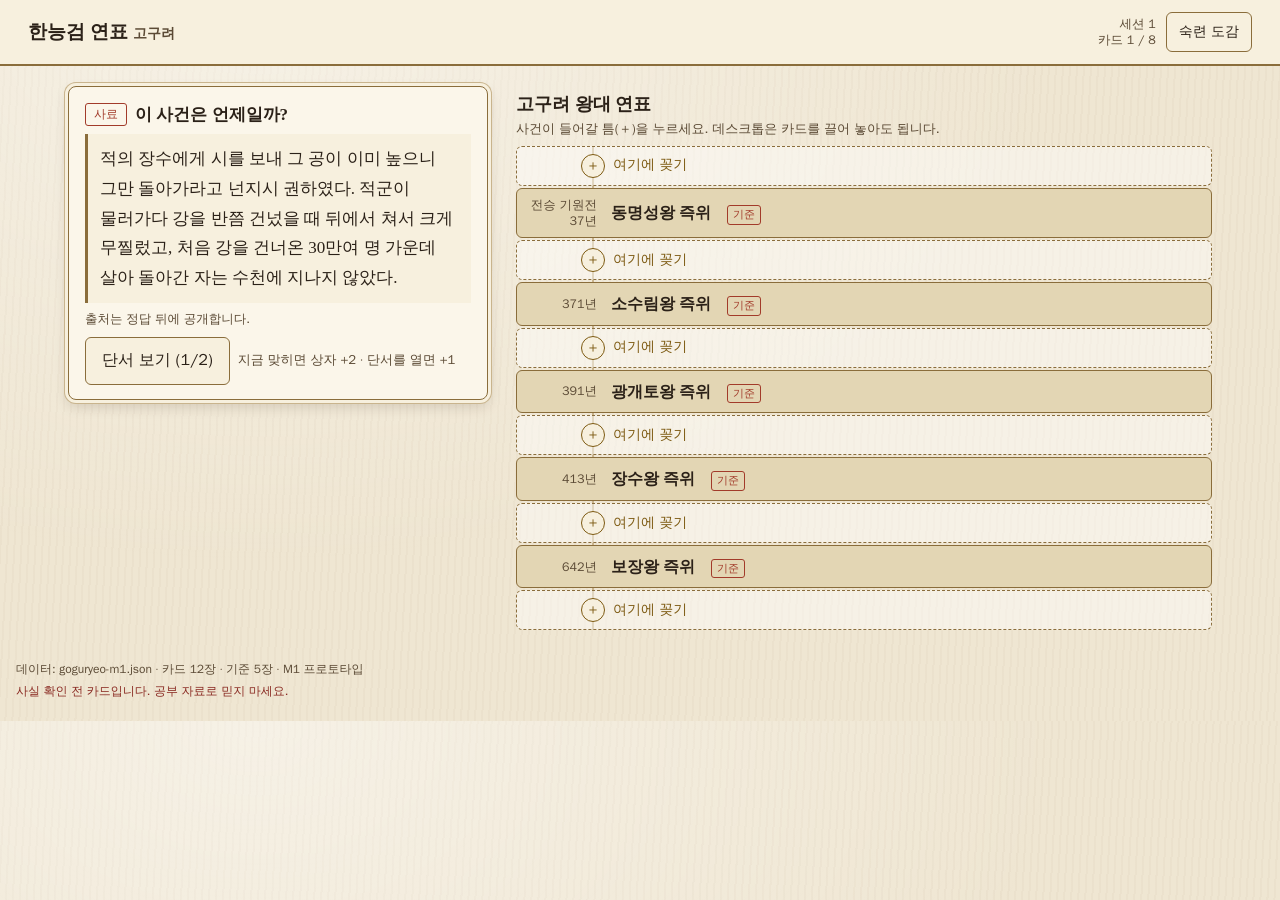
==== prototypes/m1-timeline/index.html @ 9ea521d2 "feat: connect M1 prototype to Goguryeo content draft (D58) Merge claude/integration (b9d2bb7) and lo" ====
<!-- PROTOTYPE - NOT FOR PRODUCTION (M1, decision-log D56) -->
<!doctype html>
<html lang="ko">
<head>
<meta charset="utf-8">
<meta name="viewport" content="width=device-width, initial-scale=1, viewport-fit=cover">
<title>한능검 연표 — M1 프로토타입</title>
<link rel="stylesheet" href="style.css">
</head>
<body>
<header class="top">
  <h1 class="brand">한능검 연표 <span id="nation-label" class="brand-sub"></span></h1>
  <div class="meta">
    <span id="session-no"></span>
    <span id="progress" aria-live="polite"></span>
  </div>
  <button id="btn-dogam" type="button" class="btn btn-small">숙련 도감</button>
</header>

<main class="layout">
  <section class="hand" aria-label="사료 카드">
    <article id="card" class="card" tabindex="-1"></article>
  </section>
  <section class="timeline-wrap" aria-labelledby="timeline-title">
    <h2 id="timeline-title" class="timeline-title"></h2>
    <p id="timeline-help" class="help"></p>
    <ol id="timeline" class="timeline"></ol>
  </section>
</main>

<div id="summary" class="overlay" hidden>
  <div class="sheet" role="dialog" aria-modal="true" aria-labelledby="summary-title">
    <h2 id="summary-title">세션 결과</h2>
    <div id="summary-body"></div>
    <div class="sheet-actions">
      <button id="summary-dogam" type="button" class="btn">숙련 도감</button>
      <button id="summary-next" type="button" class="btn btn-primary">다음 세션</button>
    </div>
  </div>
</div>

<div id="dogam" class="overlay" hidden>
  <div class="sheet sheet-tall" role="dialog" aria-modal="true" aria-labelledby="dogam-title">
    <div class="sheet-head">
      <h2 id="dogam-title">숙련 도감</h2>
      <button id="dogam-close" type="button" class="btn btn-small">닫기</button>
    </div>
    <p id="dogam-counts" class="dogam-counts"></p>
    <ol id="dogam-list" class="dogam-list"></ol>
    <div class="sheet-actions">
      <button id="btn-reset" type="button" class="btn btn-danger btn-small">학습 기록 초기화</button>
    </div>
  </div>
</div>

<div id="modal" class="overlay" hidden>
  <div class="sheet" role="dialog" aria-modal="true" aria-labelledby="modal-title">
    <h2 id="modal-title"></h2>
    <div id="modal-body"></div>
    <div id="modal-actions" class="sheet-actions"></div>
  </div>
</div>

<footer class="foot"><span id="data-info"></span> <strong id="data-warn" class="data-warn" role="note"></strong></footer>
<div id="drag-ghost" class="drag-ghost" hidden></div>
<div id="announcer" class="sr-only" role="status" aria-live="polite" aria-atomic="true"></div>
<script type="module" src="js/main.js"></script>
</body>
</html>
---- prototypes/m1-timeline/style.css ----
/* PROTOTYPE - NOT FOR PRODUCTION (M1, decision-log D56)
   모바일 세로(390px)부터. 색 토큰은 아트 바이블 값(D42, v0 web/style.css에서 복사). */
:root {
  --paper: #efe6d2; --paper-2: #f7f0de; --paper-3: #e3d6b4;
  --ink: #2b2118; --ink-soft: #5b4a35; --line: #8a6d3b; --line-soft: #c9b48d;
  --gold: #7d5a12; --gold-accent: #c79a2e;
  --celadon-soft: #cfe8c4; --celadon: #2e5a2a; --seal-soft: #f3c4c0; --wrong: #8a2a22;
  --select: #c0392b; --seal: #a23b2a; --indigo: #2f5d7c;
  --serif: "Noto Serif KR", "Nanum Myeongjo", "Batang", "AppleMyungjo", serif;
  --sans: "Noto Sans KR", "Apple SD Gothic Neo", "Malgun Gothic", "WenQuanYi Zen Hei", system-ui, sans-serif;
}
* { box-sizing: border-box; }
body {
  margin: 0; color: var(--ink); font-family: var(--sans); font-size: 16px; line-height: 1.6;
  background-color: var(--paper);
  background-image: radial-gradient(ellipse at 20% 0%, rgba(255,255,255,.45), transparent 55%),
    repeating-linear-gradient(93deg, rgba(120,90,50,.035) 0 2px, transparent 2px 7px);
  -webkit-text-size-adjust: 100%;
}
button { font: inherit; color: inherit; }
.btn { border: 1px solid var(--line); background: var(--paper-2); padding: 10px 16px; border-radius: 6px; cursor: pointer; min-height: 44px; }
.btn-small { padding: 6px 12px; min-height: 40px; font-size: 14px; }
.btn-primary { background: var(--seal); color: #fff8ef; border-color: #7d2a1e; }
.btn-danger { color: var(--wrong); border-color: var(--wrong); background: #fbf6ea; }
#reset-confirm { background: var(--wrong); color: #fff8ef; }
.btn[disabled] { opacity: .5; cursor: default; }
:focus-visible { outline: 3px solid var(--gold); outline-offset: 2px; }
.sr-only { position: absolute; width: 1px; height: 1px; overflow: hidden; clip: rect(0 0 0 0); white-space: nowrap; }

.top { display: flex; align-items: center; gap: 10px; padding: 10px 16px; border-bottom: 2px solid var(--line); background: var(--paper-2); position: sticky; top: 0; z-index: 5; }
.brand { font-family: var(--serif); font-size: 19px; margin: 0; flex: 1; white-space: nowrap; }
.brand-sub { font-size: 14px; color: var(--ink-soft); }
.meta { display: flex; flex-direction: column; align-items: flex-end; font-size: 12.5px; color: var(--ink-soft); line-height: 1.3; }

.layout { padding: 12px 16px 24px; display: grid; gap: 14px; }
.hand { position: sticky; top: 64px; z-index: 3; }
.card {
  background: #fbf6ea; border: 1px solid var(--line); border-radius: 8px; padding: 14px 16px;
  box-shadow: 0 0 0 3px var(--paper-2), 0 0 0 4px var(--line-soft), 0 6px 14px rgba(60,40,20,.18);
  max-height: 46vh; overflow: auto; outline: none;
}
.card.dragging { opacity: .6; }
.card-head { display: flex; align-items: center; gap: 8px; margin-bottom: 6px; }
.badge { font-size: 12px; padding: 1px 8px; border: 1px solid var(--seal); color: var(--seal); border-radius: 3px; }
.card-title { font-family: var(--serif); font-weight: 700; font-size: 17px; }
.source-text { margin: 6px 0; padding: 10px 12px; border-left: 3px solid var(--line); background: var(--paper-2); font-family: var(--serif); font-size: 17px; line-height: 1.75; word-break: keep-all; }
.source-note { margin: 0 0 8px; font-size: 12.5px; color: var(--ink-soft); }
.clues { list-style: none; padding: 0; margin: 0 0 8px; display: grid; gap: 6px; }
.clue { padding: 6px 10px; border-radius: 0 4px 4px 0; background: var(--paper-2); border-left: 3px solid var(--indigo); font-size: 15px; word-break: keep-all; }
.clue-direct { border-left-color: var(--seal); }
.clue-kind { display: inline-block; font-size: 11.5px; color: var(--ink-soft); margin-right: 6px; }
.ref-link { font: inherit; font-weight: 700; color: var(--indigo); background: none; border: 0; padding: 0; text-decoration: underline dotted; text-underline-offset: 3px; cursor: pointer; }
.clue-bar { display: flex; flex-wrap: wrap; align-items: center; gap: 8px; }
.cost { font-size: 13px; color: var(--ink-soft); }

.card-result.is-right { border-color: var(--celadon); background: #f2f8ee; }
.card-result.is-wrong { border-color: var(--wrong); background: #fbefed; }
.result-head { font-weight: 700; display: flex; gap: 8px; align-items: center; }
.is-right .result-head { color: var(--celadon); }
.is-wrong .result-head { color: var(--wrong); }
.mark { font-size: 20px; }
.result-title { font-family: var(--serif); font-size: 21px; margin: 4px 0 0; }
.result-meta, .result-source, .result-box { font-size: 14px; color: var(--ink-soft); margin: 2px 0; }
.result-box { color: var(--ink); font-weight: 700; }
.result-where { font-size: 14px; margin: 6px 0; }
.result-where s { color: var(--wrong); }
.result-exp { font-size: 15.5px; line-height: 1.7; margin: 8px 0; word-break: keep-all; }
#btn-next { width: 100%; margin-top: 6px; }

.timeline-title { font-family: var(--serif); font-size: 18px; margin: 4px 0 0; }
.help { font-size: 13px; color: var(--ink-soft); margin: 0 0 6px; min-height: 1em; }
.timeline { list-style: none; margin: 0; padding: 0; position: relative; }
.timeline::before { content: ""; position: absolute; left: 76px; top: 0; bottom: 0; border-left: 2px solid var(--line-soft); }
.row { position: relative; display: grid; grid-template-columns: 70px 1fr; gap: 14px; align-items: center; padding: 8px 10px; margin: 2px 0; border-radius: 6px; }
.row-year { font-size: 12.5px; color: var(--ink-soft); text-align: right; line-height: 1.3; word-break: keep-all; }
.row-main { display: flex; flex-wrap: wrap; align-items: baseline; gap: 4px 8px; }
.row-title { font-weight: 700; }
.row-reign { font-size: 13px; color: var(--ink-soft); }
.row-tag { font-size: 11px; color: var(--seal); border: 1px solid var(--seal); border-radius: 3px; padding: 0 5px; }
.row-tag-wrong { color: var(--wrong); border-color: var(--wrong); }
.row-anchor { background: var(--paper-3); border: 1px solid var(--line); }
.row-anchor .row-title { font-family: var(--serif); }
.row-placed { background: #fbf6ea; border: 1px solid var(--line-soft); }
.row-right { border-color: var(--celadon); }
.row-right .row-title { color: var(--celadon); }
.row-wrong { border: 1px dashed var(--wrong); }
.row-wrong .row-title { color: var(--wrong); }
.row-new { animation: pop .35s ease-out; box-shadow: 0 0 0 3px rgba(125,90,18,.35); }
.row-new.row-right { background: var(--celadon-soft); }
.row-new.row-wrong { background: var(--seal-soft); }
.row.ref-target { box-shadow: inset 0 0 0 3px var(--indigo); background: #e3ecf2; }
.gap-row { margin: 0; position: relative; z-index: 1; }
.timeline:not(.asking) .gap-plus { visibility: hidden; }
.gap {
  width: 100%; display: flex; align-items: center; gap: 8px; padding: 0 10px 0 64px; min-height: 0; height: 14px;
  border: 0; background: transparent; color: transparent; cursor: default; border-radius: 6px; overflow: hidden;
}
.timeline.asking .gap {
  height: 40px; margin: 2px 0; cursor: pointer; color: var(--gold);
  border: 1.5px dashed var(--line); background: rgba(255,255,255,.45); font-size: 14px; font-weight: 700;
}
.timeline.asking .gap:hover, .gap.over { background: #fbeec4; border-style: solid; border-color: var(--gold); }
.gap-plus { width: 24px; height: 24px; border-radius: 50%; display: grid; place-items: center; background: var(--paper-2); border: 1px solid currentColor; }
@keyframes pop { 0% { transform: scale(.96); opacity: .4; } 100% { transform: none; opacity: 1; } }

.overlay { position: fixed; inset: 0; background: rgba(43,33,24,.45); display: grid; place-items: end center; z-index: 20; padding: 0; }
.overlay[hidden] { display: none; }
.sheet { background: var(--paper); width: 100%; max-width: 560px; max-height: 92vh; overflow: auto; padding: 18px 18px calc(18px + env(safe-area-inset-bottom)); border-radius: 14px 14px 0 0; border: 2px solid var(--line); border-bottom: 0; }
.sheet h2 { font-family: var(--serif); margin: 0 0 8px; font-size: 21px; }
.sheet-head { display: flex; justify-content: space-between; align-items: center; }
.sheet-actions { display: flex; gap: 8px; justify-content: flex-end; margin-top: 14px; flex-wrap: wrap; }
.stats { display: grid; grid-template-columns: auto 1fr; gap: 4px 14px; margin: 0 0 10px; }
.stats dt { color: var(--ink-soft); }
.stats dd { margin: 0; font-weight: 700; }
.summary-list { padding-left: 18px; font-size: 14.5px; }
.ok { color: var(--celadon); font-weight: 700; }
.bad { color: var(--wrong); font-weight: 700; }
.medals { font-weight: 700; }
.dogam-counts { font-size: 14px; color: var(--ink-soft); }
.dogam-list { list-style: none; padding: 0; margin: 0; display: grid; gap: 6px; }
.dogam-row { display: flex; gap: 10px; align-items: center; padding: 8px 10px; background: #fbf6ea; border: 1px solid var(--line-soft); border-radius: 6px; }
.medal { flex: 0 0 auto; min-width: 46px; text-align: center; font-size: 13px; font-weight: 700; border-radius: 999px; padding: 2px 8px; border: 1.5px solid var(--line-soft); color: var(--ink-soft); }
.medal-gold .medal { border-color: var(--gold-accent); background: #f6e7b8; color: #5c430c; }
.medal-silver .medal { border-color: #8d8d8d; background: #ececec; color: #3f3f3f; }
.medal-bronze .medal { border-color: #a0662f; background: #f1dcc6; color: #6b3f15; }
.dogam-main { display: flex; flex-direction: column; }
.dogam-title { font-weight: 700; }
.dogam-sub { font-size: 12.5px; color: var(--ink-soft); }
.foot { padding: 8px 16px 20px; font-size: 12px; color: var(--ink-soft); }
.drag-ghost { position: fixed; z-index: 50; pointer-events: none; padding: 8px 12px; border: 1px solid var(--seal); background: #fbf6ea; border-radius: 6px; font-family: var(--serif); font-weight: 700; transform: translate(-50%, -60%) rotate(-3deg); box-shadow: 0 8px 20px rgba(40,20,0,.3); }
.drag-ghost[hidden] { display: none; }

/* 데스크톱: 왼쪽 카드(고정), 오른쪽 연표 */
@media (min-width: 900px) {
  .layout { grid-template-columns: minmax(340px, 420px) 1fr; gap: 28px; padding: 20px 28px; align-items: start; max-width: 1200px; margin: 0 auto; }
  .hand { top: 84px; }
  .card { max-height: calc(100vh - 110px); }
  .overlay { place-items: center; padding: 24px; }
  .sheet { border-radius: 10px; border-bottom: 2px solid var(--line); }
  .top { padding: 12px 28px; }
}
@media (prefers-reduced-motion: reduce) { .row-new { animation: none; } }
.data-warn { color: var(--wrong); font-weight: 700; display: block; margin-top: 2px; }
.result-note { font-size: 14px; background: var(--paper-2); border-left: 3px solid var(--gold); padding: 6px 10px; margin: 6px 0; word-break: keep-all; }
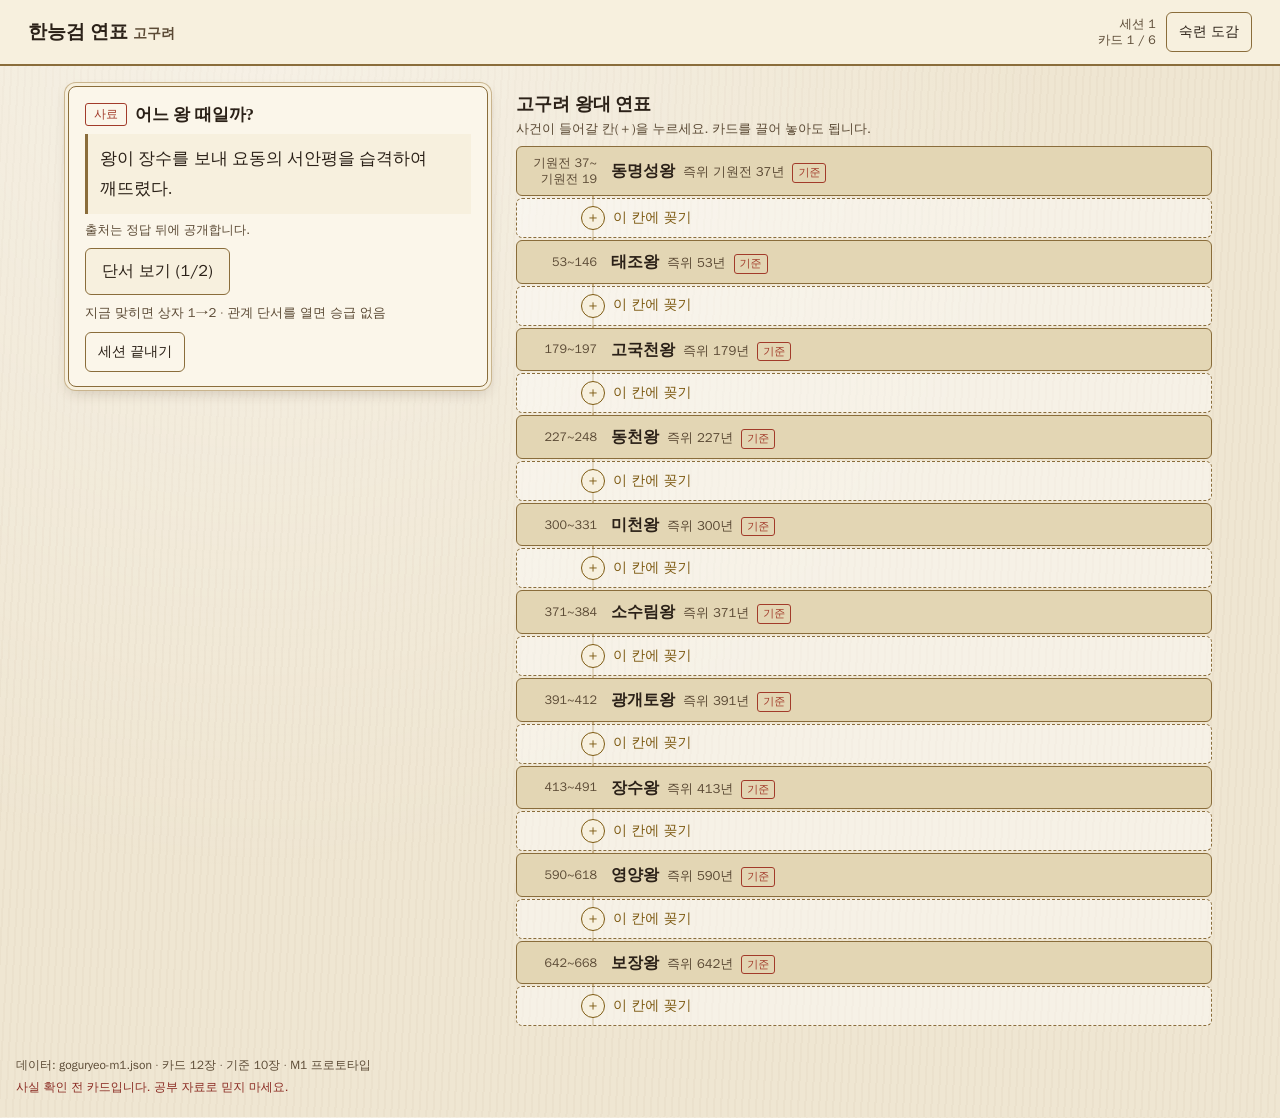
==== commit 2c2ec737: "feat: align M1 prototype with leitner-spec and schema v2 (D66) - Leitner intervals 1/2/4/7/12, box u" ====
--- a/prototypes/m1-timeline/index.html
+++ b/prototypes/m1-timeline/index.html
@@ -47,6 +47,17 @@
     </div>
     <p id="dogam-counts" class="dogam-counts"></p>
     <ol id="dogam-list" class="dogam-list"></ol>
+    <section class="note" aria-labelledby="note-title">
+      <h3 id="note-title">오답 노트 <span class="source-note">틀린 적 있고 지금 상자 2 이하</span></h3>
+      <ol id="note-list" class="note-list"></ol>
+      <button id="btn-note-practice" type="button" class="btn btn-small">오답 노트 다시 풀기(연습)</button>
+    </section>
+    <section class="note" aria-labelledby="log-title">
+      <h3 id="log-title">플레이테스트 기록</h3>
+      <label class="participant">참가자 ID <input id="participant" type="text" maxlength="20" autocomplete="off"></label>
+      <p id="log-count" class="source-note"></p>
+      <button id="btn-export" type="button" class="btn btn-small">기록 내보내기(JSONL)</button>
+    </section>
     <div class="sheet-actions">
       <button id="btn-reset" type="button" class="btn btn-danger btn-small">학습 기록 초기화</button>
     </div>
--- a/prototypes/m1-timeline/style.css
+++ b/prototypes/m1-timeline/style.css
@@ -19,7 +19,7 @@
 }
 button { font: inherit; color: inherit; }
 .btn { border: 1px solid var(--line); background: var(--paper-2); padding: 10px 16px; border-radius: 6px; cursor: pointer; min-height: 44px; }
-.btn-small { padding: 6px 12px; min-height: 40px; font-size: 14px; }
+.btn-small { white-space: nowrap; padding: 6px 12px; min-height: 40px; font-size: 14px; }
 .btn-primary { background: var(--seal); color: #fff8ef; border-color: #7d2a1e; }
 .btn-danger { color: var(--wrong); border-color: var(--wrong); background: #fbf6ea; }
 #reset-confirm { background: var(--wrong); color: #fff8ef; }
@@ -30,7 +30,7 @@
 .top { display: flex; align-items: center; gap: 10px; padding: 10px 16px; border-bottom: 2px solid var(--line); background: var(--paper-2); position: sticky; top: 0; z-index: 5; }
 .brand { font-family: var(--serif); font-size: 19px; margin: 0; flex: 1; white-space: nowrap; }
 .brand-sub { font-size: 14px; color: var(--ink-soft); }
-.meta { display: flex; flex-direction: column; align-items: flex-end; font-size: 12.5px; color: var(--ink-soft); line-height: 1.3; }
+.meta { white-space: nowrap; display: flex; flex-direction: column; align-items: flex-end; font-size: 12.5px; color: var(--ink-soft); line-height: 1.3; }
 
 .layout { padding: 12px 16px 24px; display: grid; gap: 14px; }
 .hand { position: sticky; top: 64px; z-index: 3; }
@@ -142,3 +142,22 @@
 @media (prefers-reduced-motion: reduce) { .row-new { animation: none; } }
 .data-warn { color: var(--wrong); font-weight: 700; display: block; margin-top: 2px; }
 .result-note { font-size: 14px; background: var(--paper-2); border-left: 3px solid var(--gold); padding: 6px 10px; margin: 6px 0; word-break: keep-all; }
+
+/* D61: 확인 2단계, 다시 풀기 */
+.gap-selected { background: #fbeec4 !important; border-style: solid !important; border-color: var(--gold) !important; }
+.confirm-bar { display: flex; flex-wrap: wrap; align-items: center; gap: 8px; padding: 8px 10px; margin: 2px 0 6px; border: 1.5px solid var(--gold); border-radius: 6px; background: #fff8e6; }
+.confirm-text { flex: 1 1 100%; font-size: 13.5px; color: var(--ink-soft); }
+.confirm-bar .btn { flex: 1; }
+.badge-retry { border-color: var(--indigo); color: var(--indigo); margin-left: auto; }
+
+/* D66: 오답 노트, 기록, 빈 세션 */
+.note { border-top: 1px dashed var(--line-soft); margin-top: 14px; padding-top: 10px; }
+.note h3 { font-family: var(--serif); font-size: 17px; margin: 0 0 6px; }
+.note-list { list-style: none; padding: 0; margin: 0 0 8px; display: grid; gap: 4px; font-size: 14.5px; }
+.note-list details { background: #fbf6ea; border: 1px solid var(--line-soft); border-radius: 6px; padding: 6px 10px; }
+.note-list summary { cursor: pointer; font-weight: 700; }
+.participant { display: flex; align-items: center; gap: 8px; font-size: 14px; }
+.participant input { font: inherit; padding: 6px 8px; border: 1px solid var(--line); border-radius: 4px; width: 8em; background: #fff; }
+.empty-title { font-family: var(--serif); font-weight: 700; font-size: 17px; margin: 0 0 6px; }
+.btn-quiet { background: transparent; margin-top: 8px; }
+.notice { color: var(--indigo); font-weight: 700; }
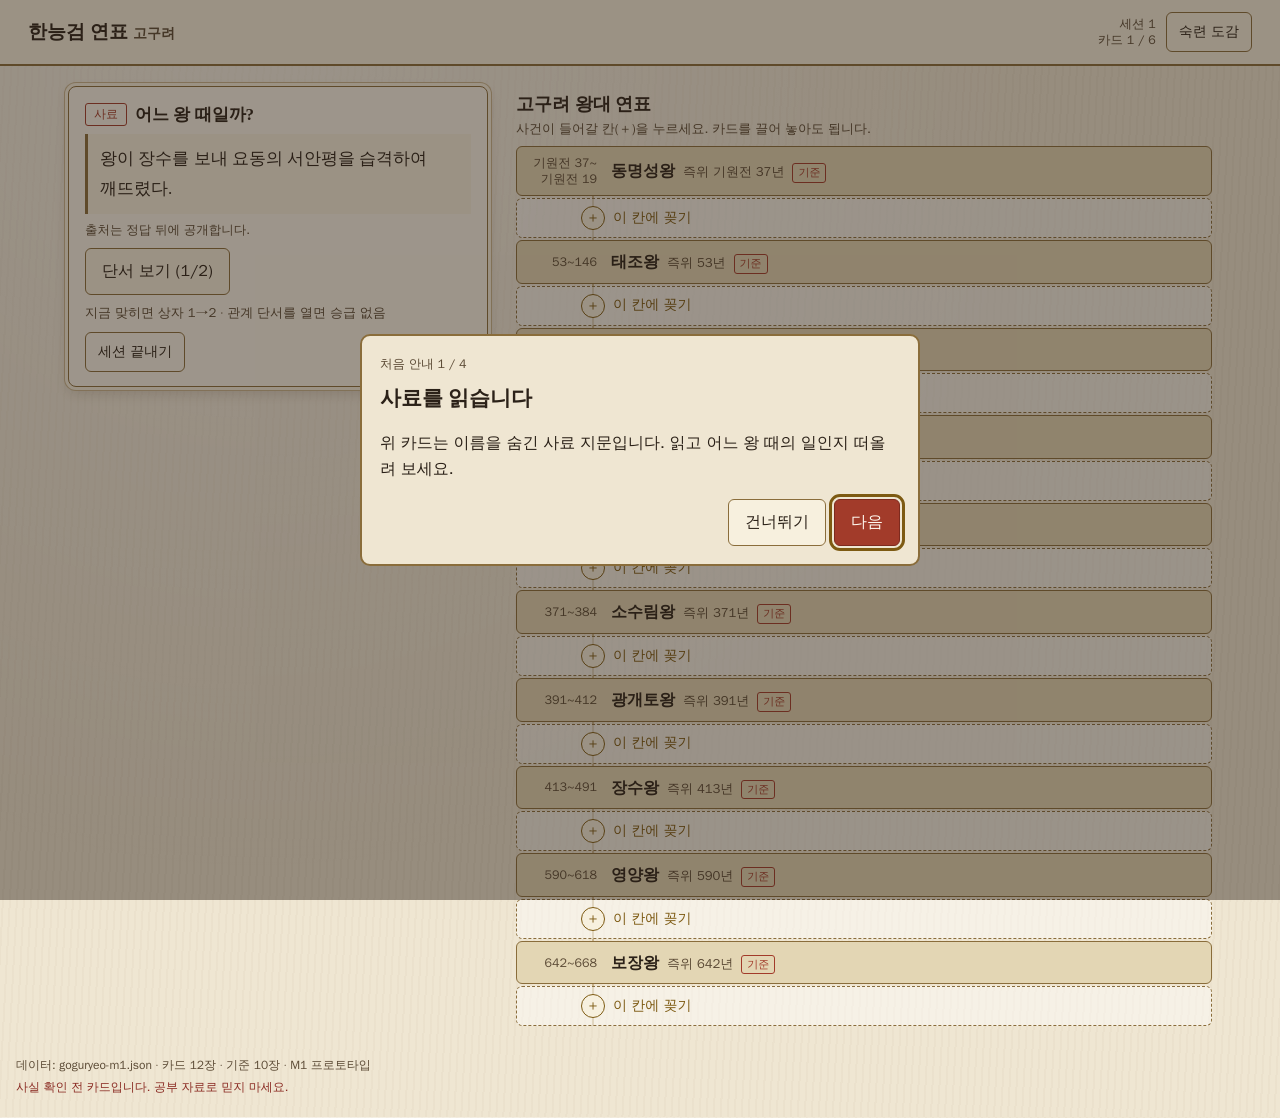
==== commit b49cbc1b: "fix: resolve M1 blocking items B1-B5, add probation and first-run intro (D75) - B1: study halves kee" ====
--- a/prototypes/m1-timeline/index.html
+++ b/prototypes/m1-timeline/index.html
@@ -59,7 +59,20 @@
       <button id="btn-export" type="button" class="btn btn-small">기록 내보내기(JSONL)</button>
     </section>
     <div class="sheet-actions">
+      <button id="btn-intro" type="button" class="btn btn-small">처음 안내 다시 보기</button>
       <button id="btn-reset" type="button" class="btn btn-danger btn-small">학습 기록 초기화</button>
+    </div>
+  </div>
+</div>
+
+<div id="intro" class="overlay" hidden>
+  <div class="sheet intro" role="dialog" aria-modal="true" aria-labelledby="intro-title" aria-describedby="intro-body">
+    <p id="intro-step" class="source-note"></p>
+    <h2 id="intro-title"></h2>
+    <p id="intro-body"></p>
+    <div class="sheet-actions">
+      <button id="intro-skip" type="button" class="btn">건너뛰기</button>
+      <button id="intro-next" type="button" class="btn btn-primary">다음</button>
     </div>
   </div>
 </div>
@@ -72,6 +85,7 @@
   </div>
 </div>
 
+<div id="confirm-dock" class="confirm-dock"></div>
 <footer class="foot"><span id="data-info"></span> <strong id="data-warn" class="data-warn" role="note"></strong></footer>
 <div id="drag-ghost" class="drag-ghost" hidden></div>
 <div id="announcer" class="sr-only" role="status" aria-live="polite" aria-atomic="true"></div>
--- a/prototypes/m1-timeline/style.css
+++ b/prototypes/m1-timeline/style.css
@@ -161,3 +161,49 @@
 .empty-title { font-family: var(--serif); font-weight: 700; font-size: 17px; margin: 0 0 6px; }
 .btn-quiet { background: transparent; margin-top: 8px; }
 .notice { color: var(--indigo); font-weight: 700; }
+
+/* 사람 테스트 모드(D72) */
+a.btn { display: inline-flex; align-items: center; justify-content: center; text-decoration: none; color: inherit; }
+a.btn-primary { color: #fff8ef; }
+.study { padding: 12px 16px 24px; display: grid; gap: 14px; max-width: 760px; margin: 0 auto; }
+.study-title { font-family: var(--serif); font-size: 21px; margin: 4px 0 0; }
+.study-box { background: #fbf6ea; border: 1px solid var(--line-soft); border-radius: 8px; padding: 12px 14px; display: grid; gap: 8px; }
+.study-box h2 { font-size: 16px; margin: 0; }
+.study-row { display: flex; flex-wrap: wrap; align-items: center; gap: 8px; }
+.study-row input { font: inherit; padding: 8px 10px; border: 1px solid var(--line); border-radius: 6px; min-height: 44px; width: 9em; background: #fff; }
+.study-known { margin: 0; display: flex; flex-wrap: wrap; gap: 6px; align-items: center; font-size: 14px; }
+.chip { border: 1px solid var(--line); border-radius: 999px; padding: 4px 12px; text-decoration: none; color: var(--ink); background: var(--paper-2); min-height: 36px; display: inline-flex; align-items: center; }
+.study-radio { display: flex; gap: 6px; align-items: center; min-height: 40px; }
+.study-stages { list-style: none; margin: 0; padding: 0; display: grid; gap: 6px; }
+.study-stage { display: grid; grid-template-columns: 1fr auto auto; gap: 8px; align-items: center; padding: 8px 10px; border: 1px solid var(--line-soft); border-radius: 6px; background: var(--paper-2); }
+.study-stage.is-next { border-color: var(--seal); border-width: 2px; }
+.study-stage.is-done { opacity: .7; }
+.study-stage-status { font-size: 13px; color: var(--ink-soft); white-space: nowrap; }
+.study-halves summary { cursor: pointer; font-size: 14px; color: var(--ink-soft); min-height: 32px; }
+.study-halves h3 { font-size: 14px; margin: 6px 0 0; }
+.study-halves ol { margin: 0; padding-left: 1.4em; font-size: 14px; }
+.study-head { display: flex; flex-wrap: wrap; gap: 10px; align-items: center; justify-content: space-between; font-size: 14px; color: var(--ink-soft); }
+.study-answer { display: grid; gap: 8px; padding: 8px 0; border-top: 1px solid var(--line-soft); }
+.study-answer textarea { font: inherit; padding: 8px 10px; border: 1px solid var(--line); border-radius: 6px; background: #fff; resize: vertical; }
+.study-label { font-size: 14px; font-weight: 600; }
+.btn-selected { background: var(--paper-3); border-width: 2px; }
+.flash-back { border-top: 1px dashed var(--line-soft); margin-top: 8px; padding-top: 8px; }
+.study .card { max-height: none; }
+[hidden] { display: none !important; }
+.kings { display: grid; grid-template-columns: repeat(2, minmax(0, 1fr)); gap: 6px; }
+@media (min-width: 700px) { .kings { grid-template-columns: repeat(5, minmax(0, 1fr)); } }
+.king { display: flex; flex-direction: column; align-items: flex-start; gap: 0; min-height: 48px; padding: 6px 10px; border: 1px solid var(--line); border-radius: 6px; background: var(--paper-2); cursor: pointer; text-align: left; line-height: 1.25; }
+.king-name { font-family: var(--serif); font-weight: 700; font-size: 16px; }
+.king-year { font-size: 12.5px; color: var(--ink-soft); }
+.king-selected { background: #fdf0c8; border: 2px solid var(--select); }
+.test-card .source-text { margin-bottom: 0; }
+/* B4: 좁은 화면에서 확정 막대는 화면 아래에 고정(위에 붙은 카드에 가리지 않게), 결과는 카드를 펼친다. */
+@media (max-width: 899px) {
+  .card { max-height: 40vh; }
+  .gap-pending { scroll-margin-bottom: 140px; }
+  .timeline.asking { padding-bottom: 120px; }
+  .has-result .hand { position: static; }
+  .has-result .card { max-height: none; }
+}
+#confirm-dock .confirm-bar { position: fixed; left: 0; right: 0; bottom: 0; z-index: 20; margin: 0; border-radius: 0; border-width: 2px 0 0; padding: 10px 16px calc(10px + env(safe-area-inset-bottom)); box-shadow: 0 -6px 14px rgba(60,40,20,.18); }
+@media (min-width: 900px) { #confirm-dock .confirm-bar { left: 50%; right: auto; width: min(560px, 100%); transform: translateX(-50%); border-width: 2px; border-radius: 10px 10px 0 0; } }
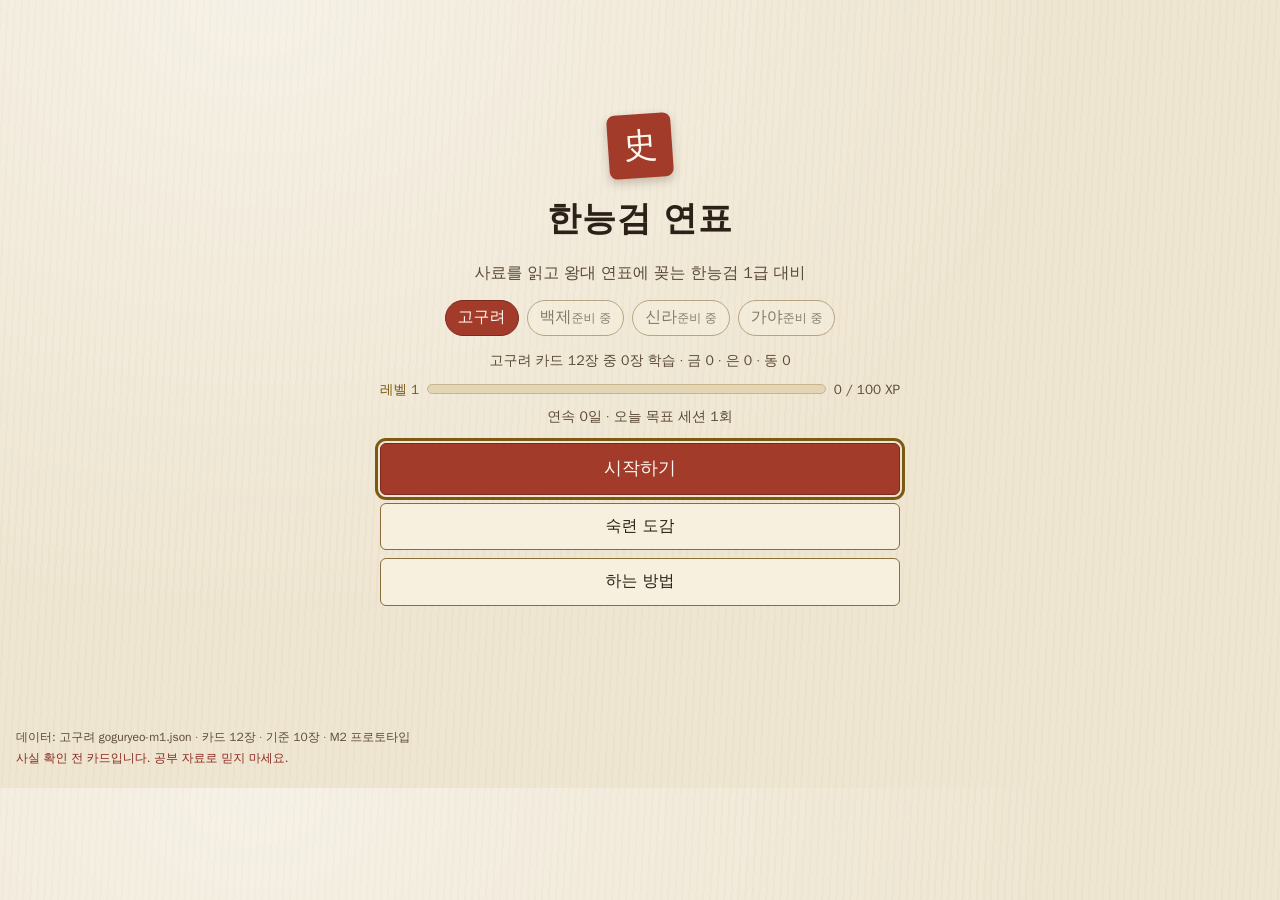
==== commit 026500b6: "feat: M2 first pass - title screen, multi-deck manifest, rewards skeleton (D82) - Title screen (norm" ====
--- a/prototypes/m1-timeline/index.html
+++ b/prototypes/m1-timeline/index.html
@@ -14,8 +14,24 @@
     <span id="session-no"></span>
     <span id="progress" aria-live="polite"></span>
   </div>
+  <button id="btn-home" type="button" class="btn btn-small" aria-label="타이틀 화면으로">처음</button>
   <button id="btn-dogam" type="button" class="btn btn-small">숙련 도감</button>
 </header>
+
+<section id="title" class="title-screen" hidden aria-labelledby="title-name">
+  <div class="title-inner">
+    <p class="title-seal" aria-hidden="true">史</p>
+    <h1 id="title-name" class="title-name">한능검 연표</h1>
+    <p class="title-tag">사료를 읽고 왕대 연표에 꽂는 한능검 1급 대비</p>
+    <div id="title-nations" class="title-nations" role="group" aria-label="나라"></div>
+    <div id="title-stats" class="title-stats"></div>
+    <div class="title-actions">
+      <button id="title-play" type="button" class="btn btn-primary title-play">시작하기</button>
+      <button id="title-dogam" type="button" class="btn">숙련 도감</button>
+      <button id="title-howto" type="button" class="btn">하는 방법</button>
+    </div>
+  </div>
+</section>
 
 <main class="layout">
   <section class="hand" aria-label="사료 카드">
--- a/prototypes/m1-timeline/style.css
+++ b/prototypes/m1-timeline/style.css
@@ -207,3 +207,39 @@
 }
 #confirm-dock .confirm-bar { position: fixed; left: 0; right: 0; bottom: 0; z-index: 20; margin: 0; border-radius: 0; border-width: 2px 0 0; padding: 10px 16px calc(10px + env(safe-area-inset-bottom)); box-shadow: 0 -6px 14px rgba(60,40,20,.18); }
 @media (min-width: 900px) { #confirm-dock .confirm-bar { left: 50%; right: auto; width: min(560px, 100%); transform: translateX(-50%); border-width: 2px; border-radius: 10px 10px 0 0; } }
+
+/* M2: 타이틀 화면, 보상(D82) */
+.on-title .top, .on-title .layout { display: none; }
+.title-screen { min-height: 80vh; display: grid; place-items: center; padding: 24px 16px; }
+.title-inner { width: min(520px, 100%); display: grid; gap: 14px; justify-items: center; text-align: center; }
+.title-seal { margin: 0; width: 64px; height: 64px; display: grid; place-items: center; font-family: var(--serif); font-size: 34px; color: #fff8ef; background: var(--seal); border-radius: 8px; transform: rotate(-4deg); box-shadow: 0 4px 10px rgba(60,40,20,.25); }
+.title-name { font-family: var(--serif); font-size: 34px; margin: 0; letter-spacing: .04em; }
+.title-tag { margin: 0; color: var(--ink-soft); }
+.title-nations { display: flex; flex-wrap: wrap; gap: 8px; justify-content: center; }
+.chip.nation { cursor: pointer; font: inherit; }
+.chip.nation[aria-pressed="true"] { background: var(--seal); color: #fff8ef; border-color: #7d2a1e; }
+.chip.nation[disabled] { opacity: .55; cursor: default; }
+.nation-soon { font-size: 12px; }
+.title-stats { width: 100%; display: grid; gap: 6px; font-size: 14px; color: var(--ink-soft); }
+.title-stats p { margin: 0; }
+.title-actions { width: 100%; display: grid; gap: 8px; }
+.title-play { font-size: 18px; min-height: 52px; }
+.level { display: grid; grid-template-columns: auto 1fr auto; gap: 8px; align-items: center; width: 100%; font-size: 13.5px; }
+.level-name { font-weight: 700; color: var(--gold); }
+.level-track { height: 10px; border-radius: 999px; background: var(--paper-3); overflow: hidden; border: 1px solid var(--line-soft); }
+.level-fill { display: block; height: 100%; background: var(--gold-accent); }
+.level-num { color: var(--ink-soft); white-space: nowrap; }
+.result-xp { margin: 4px 0; font-weight: 700; color: var(--gold); }
+.xp-parts { font-weight: 400; font-size: 13px; color: var(--ink-soft); }
+.rewards { border-top: 1px dashed var(--line-soft); margin-top: 10px; padding-top: 10px; display: grid; gap: 6px; }
+.rewards p { margin: 0; font-size: 14px; }
+.rewards-xp b { color: var(--gold); font-size: 16px; }
+.rewards-ach { color: var(--seal); font-weight: 700; }
+/* M2: 머리줄에 "처음" 버튼이 늘어 좁은 화면에서 넘치지 않게 */
+.brand { min-width: 0; overflow: hidden; text-overflow: ellipsis; }
+@media (max-width: 420px) {
+  .top { gap: 6px; padding: 10px 12px; }
+  .brand { font-size: 17px; }
+  .brand-sub { display: none; }
+  .top .btn-small { padding: 6px 9px; }
+}
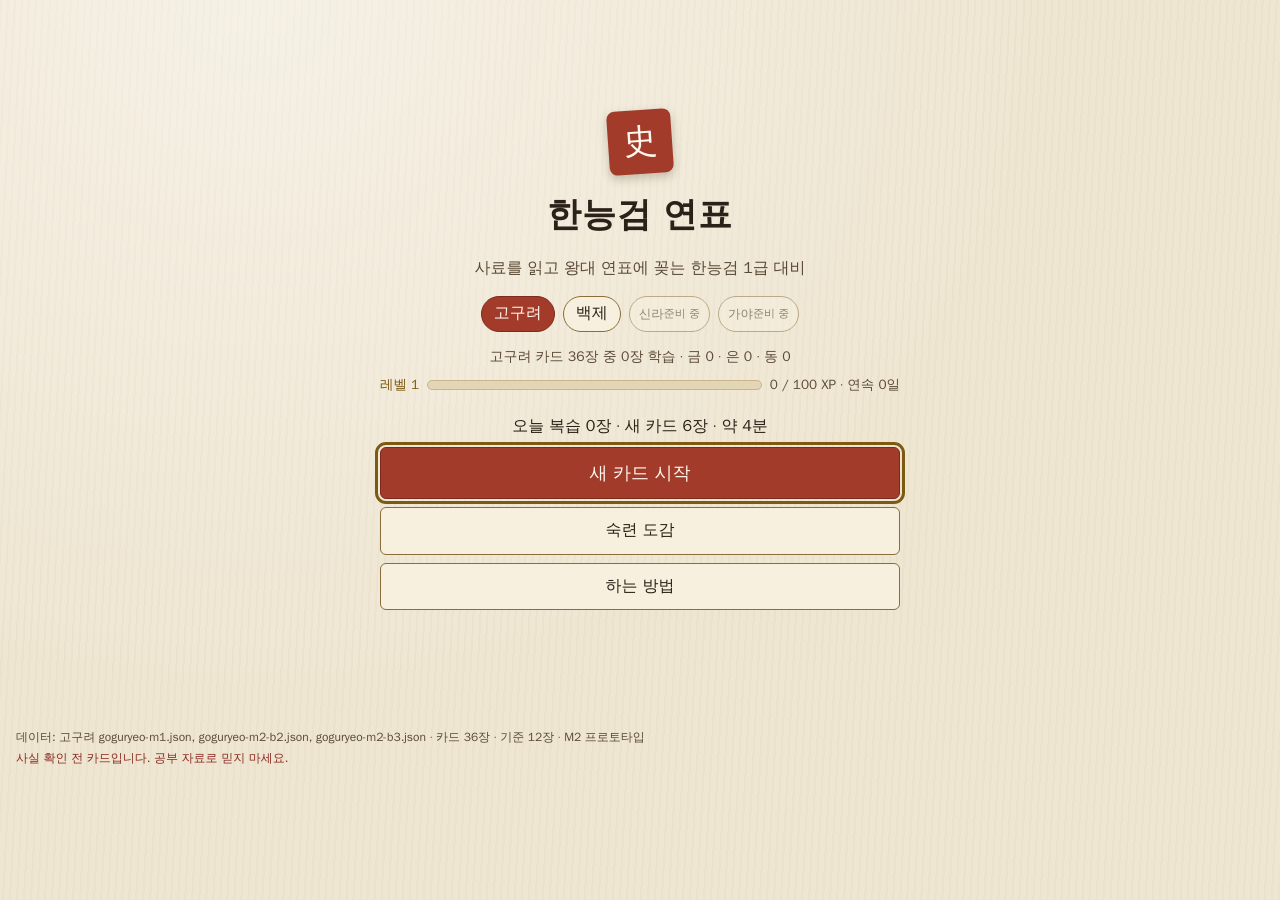
==== commit 37341480: "feat: compact timeline, title today-plan, fold mastered explanations (D93, D102) - Normal mode: one-" ====
--- a/prototypes/m1-timeline/index.html
+++ b/prototypes/m1-timeline/index.html
@@ -26,6 +26,7 @@
     <div id="title-nations" class="title-nations" role="group" aria-label="나라"></div>
     <div id="title-stats" class="title-stats"></div>
     <div class="title-actions">
+      <p id="title-today" class="title-today" aria-live="polite"></p>
       <button id="title-play" type="button" class="btn btn-primary title-play">시작하기</button>
       <button id="title-dogam" type="button" class="btn">숙련 도감</button>
       <button id="title-howto" type="button" class="btn">하는 방법</button>
--- a/prototypes/m1-timeline/style.css
+++ b/prototypes/m1-timeline/style.css
@@ -243,3 +243,32 @@
   .brand-sub { display: none; }
   .top .btn-small { padding: 6px 9px; }
 }
+/* 타이틀 아래 배경이 잘리던 것(짧은 페이지에서 body가 화면보다 짧음) */
+html { background-color: var(--paper); min-height: 100%; }
+body { min-height: 100vh; background-attachment: fixed; }
+.kings { grid-template-columns: repeat(auto-fill, minmax(150px, 1fr)); }
+@media (min-width: 700px) { .kings { grid-template-columns: repeat(auto-fill, minmax(150px, 1fr)); } }
+
+/* D93(M2 평가): 연표 칸 압축 — 앵커 한 줄(약 44px), 틈 줄 없이 앵커 경계 오른쪽에 44px "+"(= 이 왕 즉위 이후 ~ 다음 왕 즉위 이전). 테스트 모드는 M1 화면 그대로. */
+.timeline.compact { padding-bottom: 28px; }
+.timeline.compact .row { margin: 0 0 6px; }
+.timeline.compact .row-compact { grid-template-columns: 96px 1fr; gap: 10px; min-height: 44px; padding: 0 56px 0 10px; }
+.timeline.compact .row-compact .row-year { white-space: nowrap; font-size: 12px; text-align: left; }
+.timeline.compact .row-placed { padding-right: 56px; }
+.timeline.compact .gap.gap-compact {
+  position: absolute; right: 6px; bottom: -25px; z-index: 2; width: 44px; height: 44px; min-height: 44px; margin: 0; padding: 0;
+  justify-content: center; border-radius: 50%; overflow: visible;
+}
+.timeline.compact:not(.asking) .gap.gap-compact { visibility: hidden; }
+.timeline.compact.asking .gap.gap-compact { border: 1.5px dashed var(--line); background: var(--paper-2); color: var(--gold); cursor: pointer; }
+.timeline.compact.asking .gap.gap-compact:hover, .timeline.compact .gap.gap-compact.over { border-style: solid; border-color: var(--gold); background: #fbeec4; }
+.timeline.compact .gap-compact .gap-plus { width: 30px; height: 30px; font-size: 18px; }
+.timeline.compact .gap.gap-compact.gap-selected { border: 2px solid var(--gold) !important; background: #fbeec4 !important; }
+.timeline.compact .row-compact.gap-pending { box-shadow: inset 0 0 0 2px var(--gold); background: #f6e7bd; }
+.timeline.compact .gap-pending { scroll-margin-bottom: 150px; }
+/* D93: 타이틀 — 오늘 할 일을 시작 버튼 바로 위에, 레벨·XP·연속일 한 줄, "준비 중" 칩 작게 */
+.title-today { margin: 4px 0 0; font-weight: 700; color: var(--ink); text-align: center; }
+.title-stats .level { grid-template-columns: auto minmax(60px, 1fr) auto; }
+.chip.nation[disabled] { font-size: 12.5px; padding: 2px 9px; min-height: 30px; opacity: .5; }
+.chip.nation[disabled] .nation-soon { font-size: 11px; }
+.timeline.compact .row-compact .row-year { white-space: normal; word-break: keep-all; line-height: 1.25; }
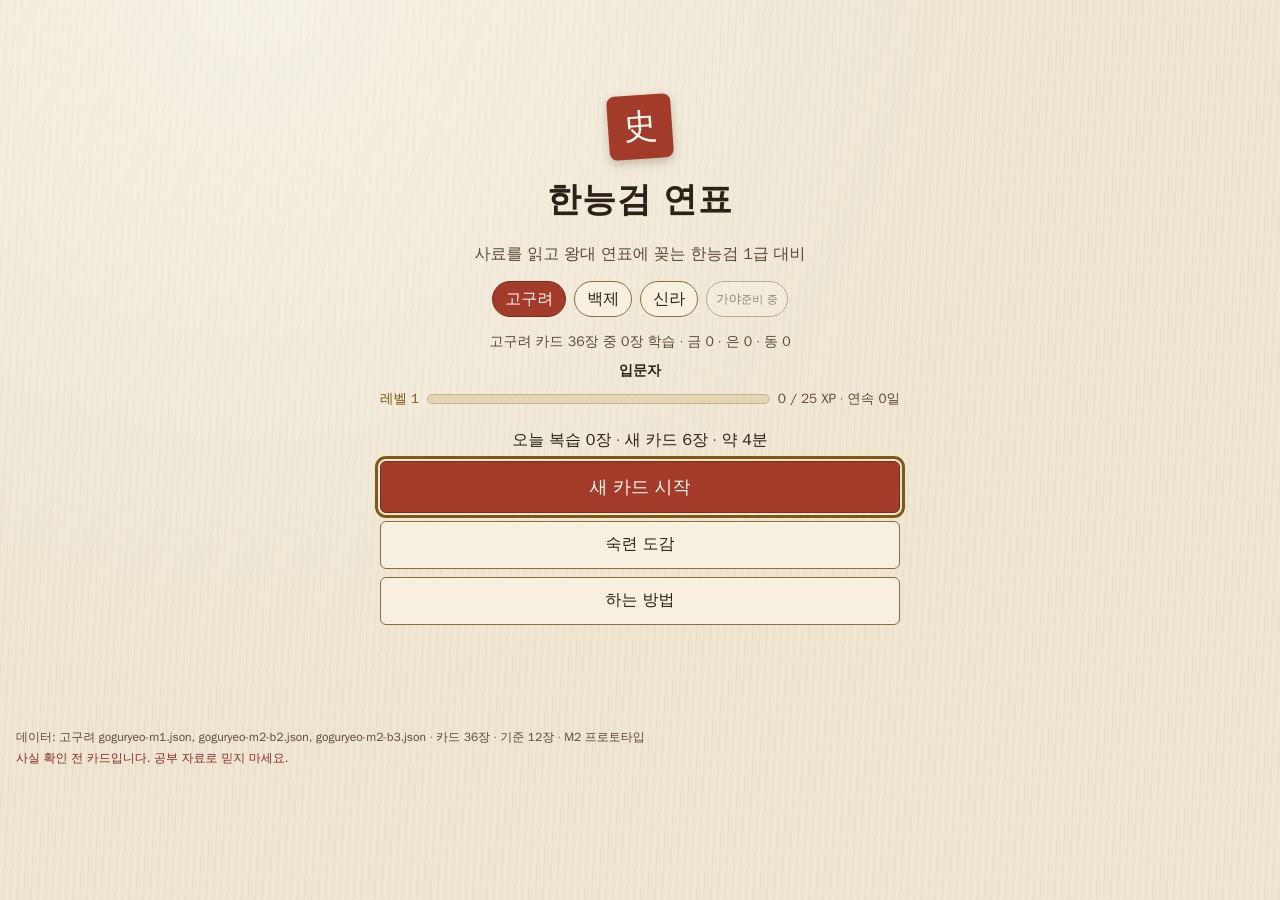
==== commit 9c438675: "feat: implement rewards spec and staged session-result screen (D103) - rewards.js per design/rewards" ====
--- a/prototypes/m1-timeline/index.html
+++ b/prototypes/m1-timeline/index.html
@@ -50,6 +50,9 @@
     <h2 id="summary-title">세션 결과</h2>
     <div id="summary-body"></div>
     <div class="sheet-actions">
+      <button id="summary-skip" type="button" class="btn" hidden>건너뛰기</button>
+      <button id="summary-step" type="button" class="btn btn-primary" hidden>계속</button>
+      <button id="summary-home" type="button" class="btn" hidden>타이틀로</button>
       <button id="summary-dogam" type="button" class="btn">숙련 도감</button>
       <button id="summary-next" type="button" class="btn btn-primary">다음 세션</button>
     </div>
--- a/prototypes/m1-timeline/style.css
+++ b/prototypes/m1-timeline/style.css
@@ -272,3 +272,18 @@
 .chip.nation[disabled] { font-size: 12.5px; padding: 2px 9px; min-height: 30px; opacity: .5; }
 .chip.nation[disabled] .nation-soon { font-size: 11px; }
 .timeline.compact .row-compact .row-year { white-space: normal; word-break: keep-all; line-height: 1.25; }
+/* D103: 세션 결과 정산(design/ux/session-result.md) */
+.stage { border-top: 1px dashed var(--line-soft); padding: 10px 0 4px; display: grid; gap: 4px; }
+.stage p { margin: 0; }
+.stage-head { border-top: 0; padding-top: 0; }
+.stage h3 { margin: 0; font-size: 15px; }
+.big-score { font-family: var(--serif); font-size: 26px; font-weight: 700; }
+.settle-list { list-style: none; margin: 0; padding: 0; display: grid; gap: 6px; }
+.settle { display: grid; grid-template-columns: 1fr auto; gap: 0 8px; font-size: 15px; }
+.settle-xp { color: var(--gold); }
+.settle-sub, .settle-hint { grid-column: 1 / -1; font-size: 13px; color: var(--ink-soft); padding-left: 10px; }
+.settle-grade { color: var(--gold); font-weight: 700; }
+.settle-total { font-weight: 700; color: var(--gold); }
+.ach b { color: var(--seal); }
+.title-honor { font-family: var(--serif); font-weight: 700; color: var(--ink); }
+#summary .sheet-actions { flex-wrap: wrap; }
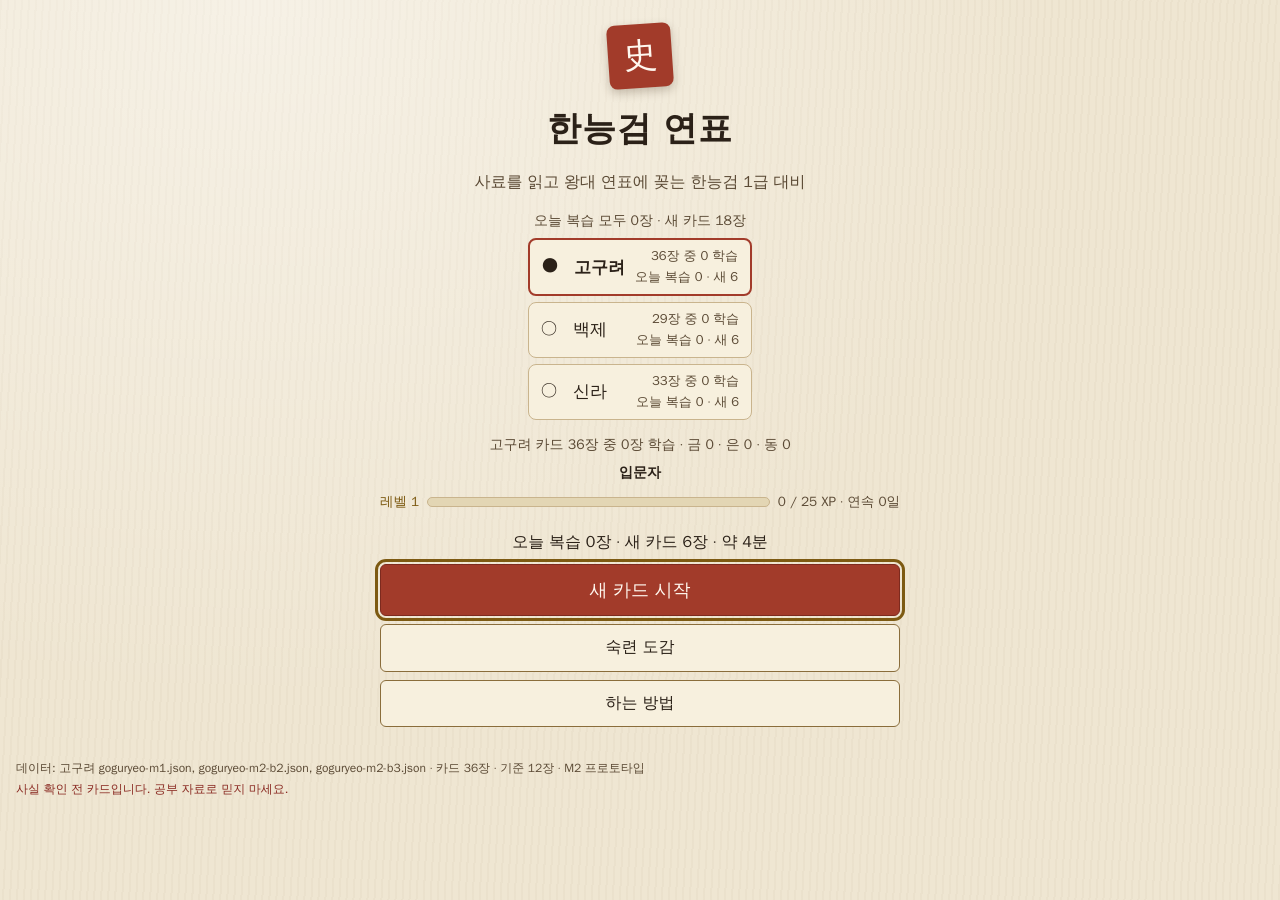
==== commit 926e3e81: "feat: dogam tabs, title nation list and switch confirmation (D104) - Dogam per design/ux/dogam.md: p" ====
--- a/prototypes/m1-timeline/index.html
+++ b/prototypes/m1-timeline/index.html
@@ -65,12 +65,33 @@
       <h2 id="dogam-title">숙련 도감</h2>
       <button id="dogam-close" type="button" class="btn btn-small">닫기</button>
     </div>
-    <p id="dogam-counts" class="dogam-counts"></p>
-    <ol id="dogam-list" class="dogam-list"></ol>
-    <section class="note" aria-labelledby="note-title">
-      <h3 id="note-title">오답 노트 <span class="source-note">틀린 적 있고 지금 상자 2 이하</span></h3>
+    <div id="dogam-profile" class="dogam-profile"></div>
+    <div id="dogam-tabs" class="tabs" role="tablist" aria-label="도감">
+      <button id="tab-cards" type="button" role="tab" class="tab" aria-controls="panel-cards" aria-selected="true">카드</button>
+      <button id="tab-ach" type="button" role="tab" class="tab" aria-controls="panel-ach" aria-selected="false" tabindex="-1">업적</button>
+      <button id="tab-titles" type="button" role="tab" class="tab" aria-controls="panel-titles" aria-selected="false" tabindex="-1">칭호</button>
+      <button id="tab-note" type="button" role="tab" class="tab" aria-controls="panel-note" aria-selected="false" tabindex="-1">오답 노트</button>
+    </div>
+    <section id="panel-cards" class="panel" role="tabpanel" aria-labelledby="tab-cards">
+      <div id="dogam-nations" class="dogam-nations" role="group" aria-label="나라"></div>
+      <p id="dogam-counts" class="dogam-counts"></p>
+      <div id="dogam-filters" class="filters" role="group" aria-label="등급으로 거르기"></div>
+      <p id="dogam-shown" class="source-note" aria-live="polite"></p>
+      <ol id="dogam-list" class="dogam-list"></ol>
+      <div id="card-detail" class="card-detail" hidden></div>
+    </section>
+    <section id="panel-ach" class="panel" role="tabpanel" aria-labelledby="tab-ach" hidden>
+      <div id="ach-filters" class="filters" role="group" aria-label="업적 거르기"></div>
+      <ul id="ach-list" class="ach-list"></ul>
+    </section>
+    <section id="panel-titles" class="panel" role="tabpanel" aria-labelledby="tab-titles" hidden>
+      <p class="source-note">칭호는 표시용이에요. 레벨이 학습 기능을 열지는 않아요.</p>
+      <ul id="title-list" class="title-list"></ul>
+    </section>
+    <section id="panel-note" class="panel note" role="tabpanel" aria-labelledby="tab-note" hidden>
+      <p class="source-note">틀린 적 있고 지금 상자 2 이하인 카드예요. 연습은 기록을 바꾸지 않아요. 진짜 복습은 세션에서 돌아와요.</p>
+      <button id="btn-note-practice" type="button" class="btn btn-small">오답 노트 연습</button>
       <ol id="note-list" class="note-list"></ol>
-      <button id="btn-note-practice" type="button" class="btn btn-small">오답 노트 다시 풀기(연습)</button>
     </section>
     <section class="note" aria-labelledby="log-title">
       <h3 id="log-title">플레이테스트 기록</h3>
--- a/prototypes/m1-timeline/style.css
+++ b/prototypes/m1-timeline/style.css
@@ -287,3 +287,37 @@
 .ach b { color: var(--seal); }
 .title-honor { font-family: var(--serif); font-weight: 700; color: var(--ink); }
 #summary .sheet-actions { flex-wrap: wrap; }
+/* D104: 도감 탭(design/ux/dogam.md) */
+.dogam-profile { display: grid; gap: 4px; margin-bottom: 8px; }
+.dogam-profile p { margin: 0; }
+.tabs { display: grid; grid-template-columns: repeat(4, 1fr); gap: 4px; border-bottom: 2px solid var(--line); margin-bottom: 10px; }
+.tab { min-height: 44px; border: 0; background: transparent; font: inherit; font-weight: 700; color: var(--ink-soft); cursor: pointer; border-bottom: 3px solid transparent; }
+.tab[aria-selected="true"] { color: var(--ink); border-bottom-color: var(--seal); }
+.panel { display: grid; gap: 8px; }
+.filters, .dogam-nations { display: flex; flex-wrap: wrap; gap: 6px; }
+.chip.filter { font: inherit; font-size: 13px; cursor: pointer; min-height: 36px; }
+.chip[aria-pressed="true"] { background: var(--seal); color: #fff8ef; border-color: #7d2a1e; }
+.dogam-king { list-style: none; }
+.king-row { width: 100%; min-height: 44px; display: flex; justify-content: space-between; align-items: center; font: inherit; font-weight: 700; background: var(--paper-3); border: 1px solid var(--line); border-radius: 6px; padding: 0 12px; cursor: pointer; }
+.king-row-prog { font-size: 13px; color: var(--ink-soft); }
+.dogam-card { width: 100%; display: grid; grid-template-columns: 72px 1fr; gap: 10px; align-items: center; text-align: left; font: inherit; background: transparent; border: 0; padding: 6px 4px; min-height: 44px; cursor: pointer; color: inherit; }
+.dogam-card[disabled] { cursor: default; color: var(--ink-soft); }
+.card-detail { border: 1px solid var(--line); border-radius: 8px; padding: 10px 12px; background: #fbf6ea; }
+.card-detail p { margin: 4px 0; }
+.ach-list, .title-list { list-style: none; margin: 0; padding: 0; display: grid; gap: 6px; }
+.ach-row { display: grid; gap: 2px; padding: 8px 10px; border: 1px solid var(--line-soft); border-radius: 6px; background: var(--paper-2); }
+.ach-got { border-color: var(--gold); background: #fbf2d6; }
+.ach-name { font-weight: 700; }
+.ach-desc, .ach-state { font-size: 13px; color: var(--ink-soft); }
+.title-row { display: flex; justify-content: space-between; align-items: center; gap: 8px; min-height: 44px; padding: 4px 10px; border: 1px solid var(--line-soft); border-radius: 6px; }
+/* D104: 타이틀 나라 목록(활성 3개 이상, title-screen.md) */
+.title-nations { display: grid; gap: 6px; width: 100%; justify-items: center; }
+.nation-chips { display: flex; flex-wrap: wrap; gap: 8px; justify-content: center; }
+.nation-list { display: grid; gap: 6px; width: 100%; }
+.nation-row { display: grid; grid-template-columns: 22px auto 1fr; gap: 4px 10px; align-items: center; min-height: 56px; padding: 6px 12px; text-align: left; font: inherit; border: 1px solid var(--line-soft); border-radius: 8px; background: var(--paper-2); cursor: pointer; color: inherit; }
+.nation-row.is-on { border: 2px solid var(--seal); font-weight: 700; }
+.nation-name { font-family: var(--serif); font-size: 17px; }
+.nation-meta { font-size: 13px; color: var(--ink-soft); text-align: right; font-weight: 400; }
+.nation-hint { grid-column: 2 / -1; font-size: 12px; color: var(--gold); }
+.nation-total { margin: 0; font-size: 14px; color: var(--ink-soft); }
+.nation-soon-list summary { font-size: 13px; color: var(--ink-soft); cursor: pointer; }
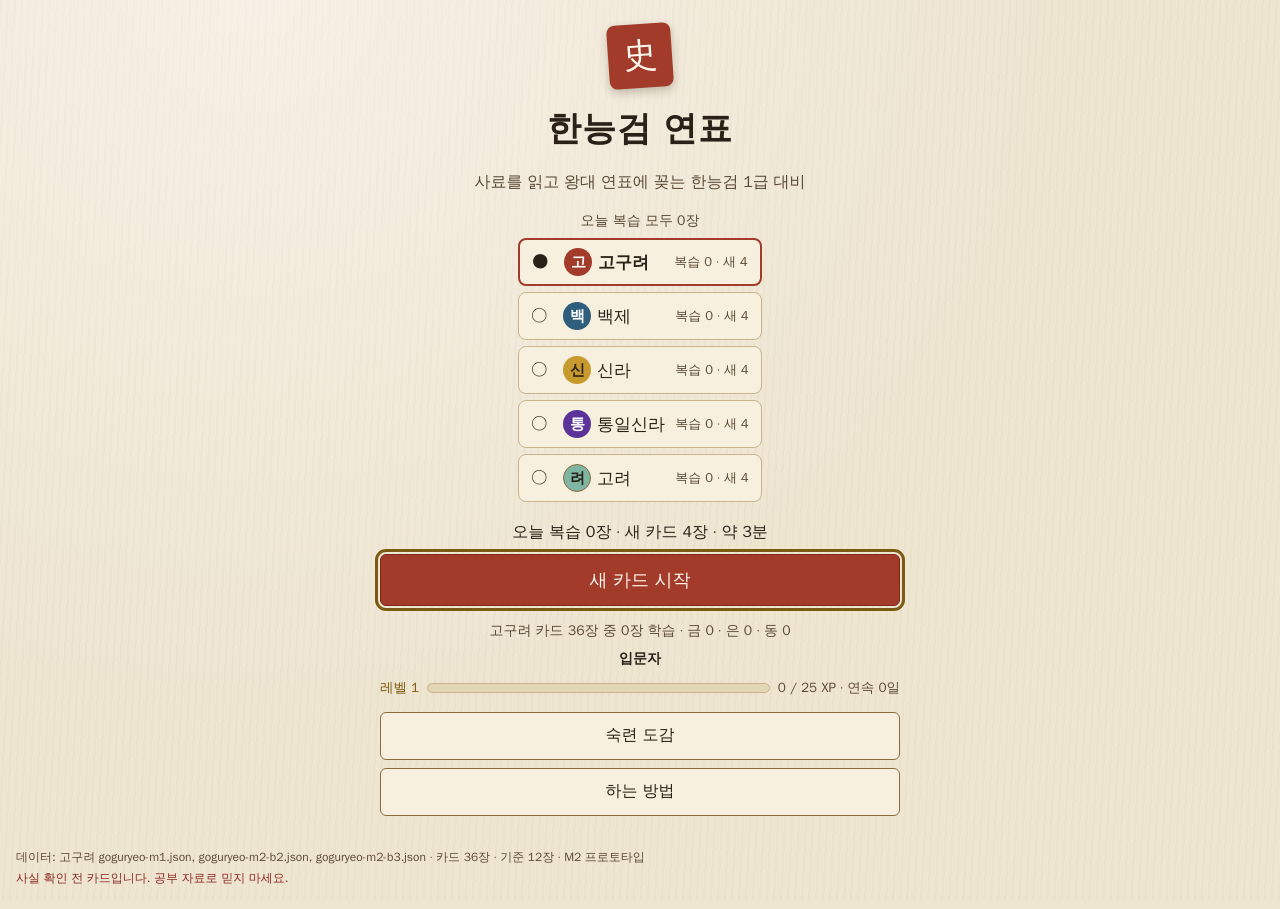
==== commit 3ba96430: "feat: compact title rows, card-based soft cap, timeline question wording (D117) - D171: one-line nat" ====
--- a/prototypes/m1-timeline/index.html
+++ b/prototypes/m1-timeline/index.html
@@ -24,10 +24,12 @@
     <h1 id="title-name" class="title-name">한능검 연표</h1>
     <p class="title-tag">사료를 읽고 왕대 연표에 꽂는 한능검 1급 대비</p>
     <div id="title-nations" class="title-nations" role="group" aria-label="나라"></div>
-    <div id="title-stats" class="title-stats"></div>
     <div class="title-actions">
       <p id="title-today" class="title-today" aria-live="polite"></p>
       <button id="title-play" type="button" class="btn btn-primary title-play">시작하기</button>
+    </div>
+    <div id="title-stats" class="title-stats"></div>
+    <div class="title-actions">
       <button id="title-dogam" type="button" class="btn">숙련 도감</button>
       <button id="title-howto" type="button" class="btn">하는 방법</button>
     </div>
--- a/prototypes/m1-timeline/style.css
+++ b/prototypes/m1-timeline/style.css
@@ -314,10 +314,32 @@
 .title-nations { display: grid; gap: 6px; width: 100%; justify-items: center; }
 .nation-chips { display: flex; flex-wrap: wrap; gap: 8px; justify-content: center; }
 .nation-list { display: grid; gap: 6px; width: 100%; }
-.nation-row { display: grid; grid-template-columns: 22px auto 1fr; gap: 4px 10px; align-items: center; min-height: 56px; padding: 6px 12px; text-align: left; font: inherit; border: 1px solid var(--line-soft); border-radius: 8px; background: var(--paper-2); cursor: pointer; color: inherit; }
+.nation-row { display: grid; grid-template-columns: 22px auto 1fr; gap: 4px 10px; align-items: center; min-height: 48px; padding: 4px 12px; text-align: left; font: inherit; border: 1px solid var(--line-soft); border-radius: 8px; background: var(--paper-2); cursor: pointer; color: inherit; }
 .nation-row.is-on { border: 2px solid var(--seal); font-weight: 700; }
 .nation-name { font-family: var(--serif); font-size: 17px; }
 .nation-meta { font-size: 13px; color: var(--ink-soft); text-align: right; font-weight: 400; }
 .nation-hint { grid-column: 2 / -1; font-size: 12px; color: var(--gold); }
 .nation-total { margin: 0; font-size: 14px; color: var(--ink-soft); }
 .nation-soon-list summary { font-size: 13px; color: var(--ink-soft); cursor: pointer; }
+.dogam-card { grid-template-columns: 84px 1fr; }
+.dogam-card .medal { white-space: nowrap; font-size: 12.5px; }
+.title-nations .nation-list, .title-nations .nation-total { justify-self: stretch; }
+.title-nations .nation-total { text-align: center; }
+/* D107: 결과 한 화면 — 블록이 위에서 아래로 차례로 나타나고(약 0.35초 간격), 탭하거나 키를 누르면 바로 끝 */
+@keyframes stage-in { from { opacity: 0; transform: translateY(6px); } to { opacity: 1; transform: none; } }
+#summary-body.reveal .stage { animation: stage-in .3s ease-out both; animation-delay: calc(var(--i, 0) * .35s); }
+#summary-body.reveal.reveal-done .stage { animation: none; }
+@media (prefers-reduced-motion: reduce) { #summary-body.reveal .stage { animation: none; } }
+.stage-next { gap: 8px; }
+.stage-next #summary-next { width: 100%; }
+/* D109: 숙련 등급 색(art-bible §4.6, D123) — 고리(장식) + 글자(뜻, AA). 한지 바탕 위에 칠하지 않는다. */
+:root { --grade-bronze-ring: #B5733C; --grade-bronze-ink: #7A4A22; --grade-silver-ring: #8E897E; --grade-silver-ink: #5E5A52; --grade-gold-ring: #C79A2E; --grade-gold-ink: #7D5A12; --grade-none-ring: #8A6D3B; --grade-none-ink: #5B4A35; }
+.medal-gold .medal { border: 2px solid var(--grade-gold-ring); background: transparent; color: var(--grade-gold-ink); }
+.medal-silver .medal { border: 2px solid var(--grade-silver-ring); background: transparent; color: var(--grade-silver-ink); }
+.medal-bronze .medal { border: 2px solid var(--grade-bronze-ring); background: transparent; color: var(--grade-bronze-ink); }
+.medal-none .medal { border: 2px dotted var(--grade-none-ring); background: transparent; color: var(--grade-none-ink); }
+/* D110: 나라 인장(art-bible §4.2) */
+.seal { box-sizing: border-box; display: inline-grid; place-items: center; width: 28px; height: 28px; border-radius: 50%; font-family: var(--serif); font-weight: 700; font-size: 15px; line-height: 1; vertical-align: middle; flex: 0 0 auto; }
+.chip .seal { width: 22px; height: 22px; font-size: 12px; }
+.nation-name { display: inline-flex; align-items: center; gap: 6px; }
+.settle-up { margin: 6px 0 0; font-size: 15px; }
